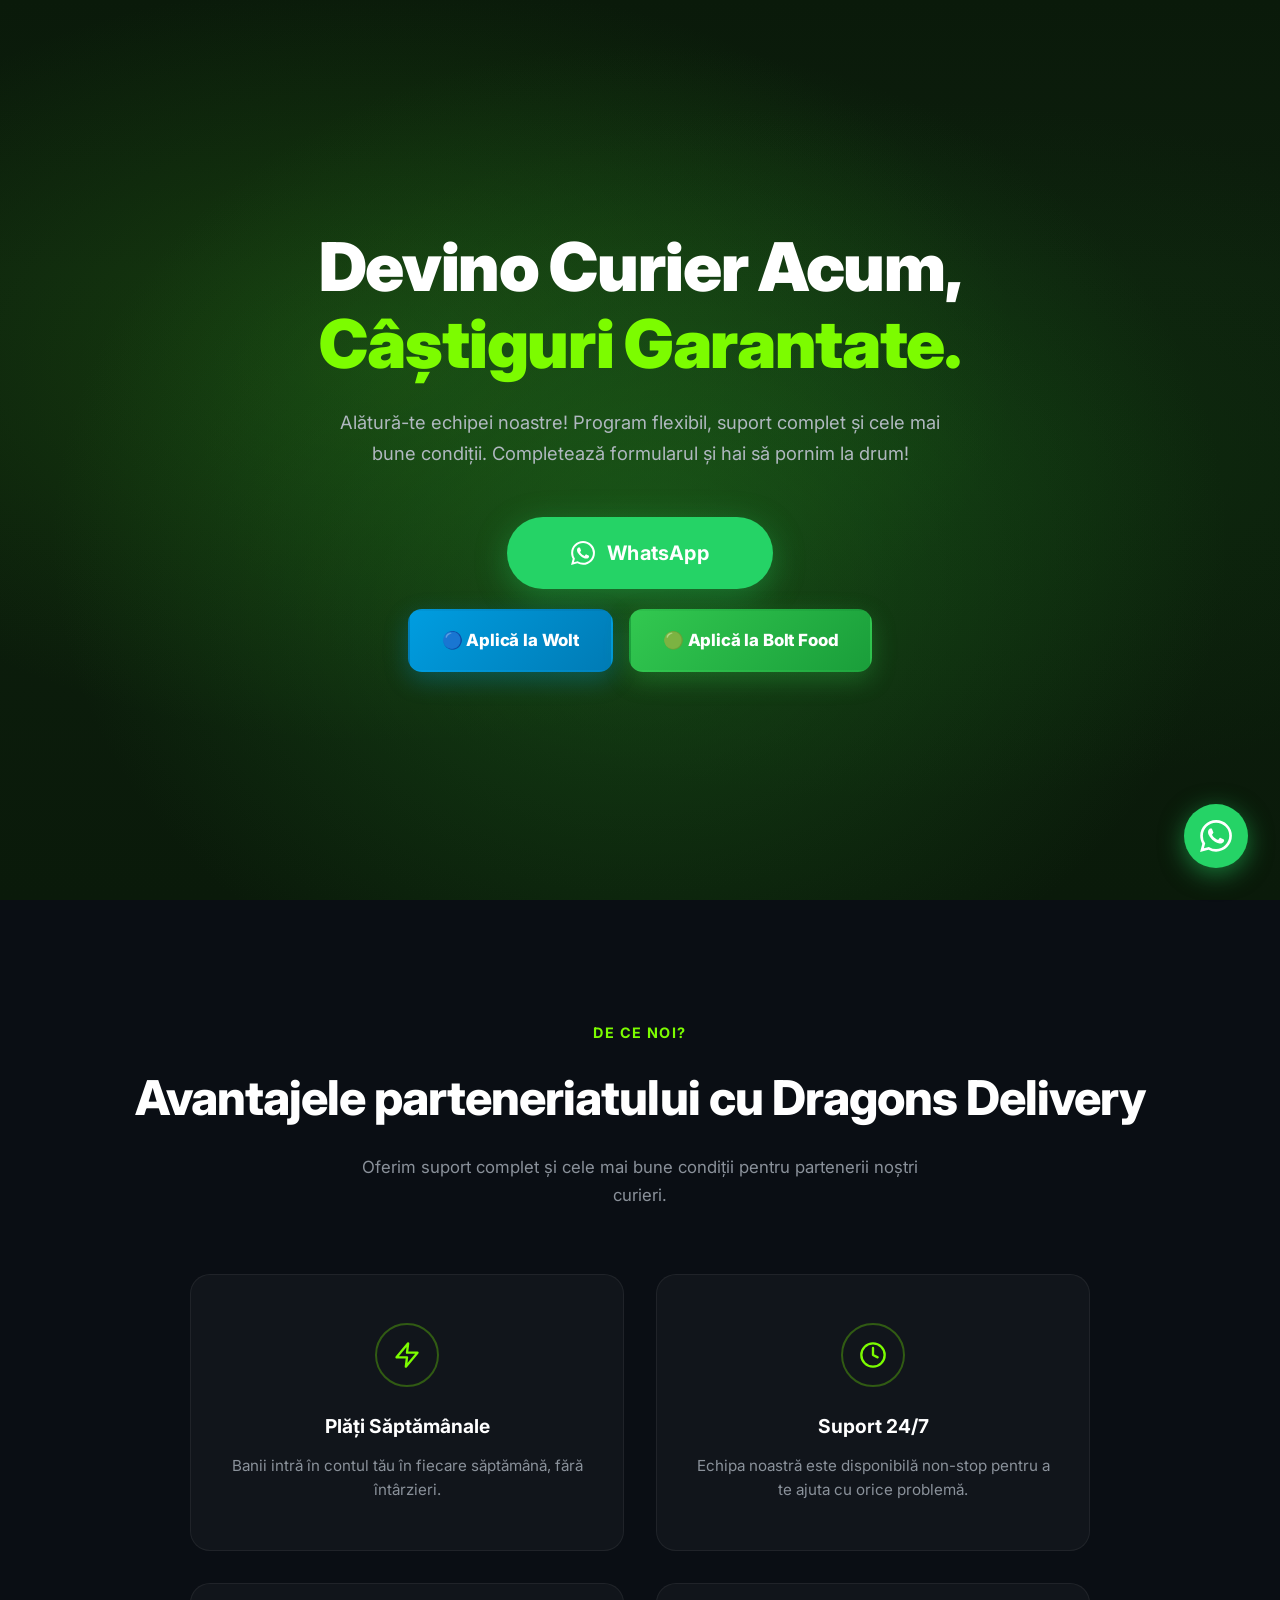
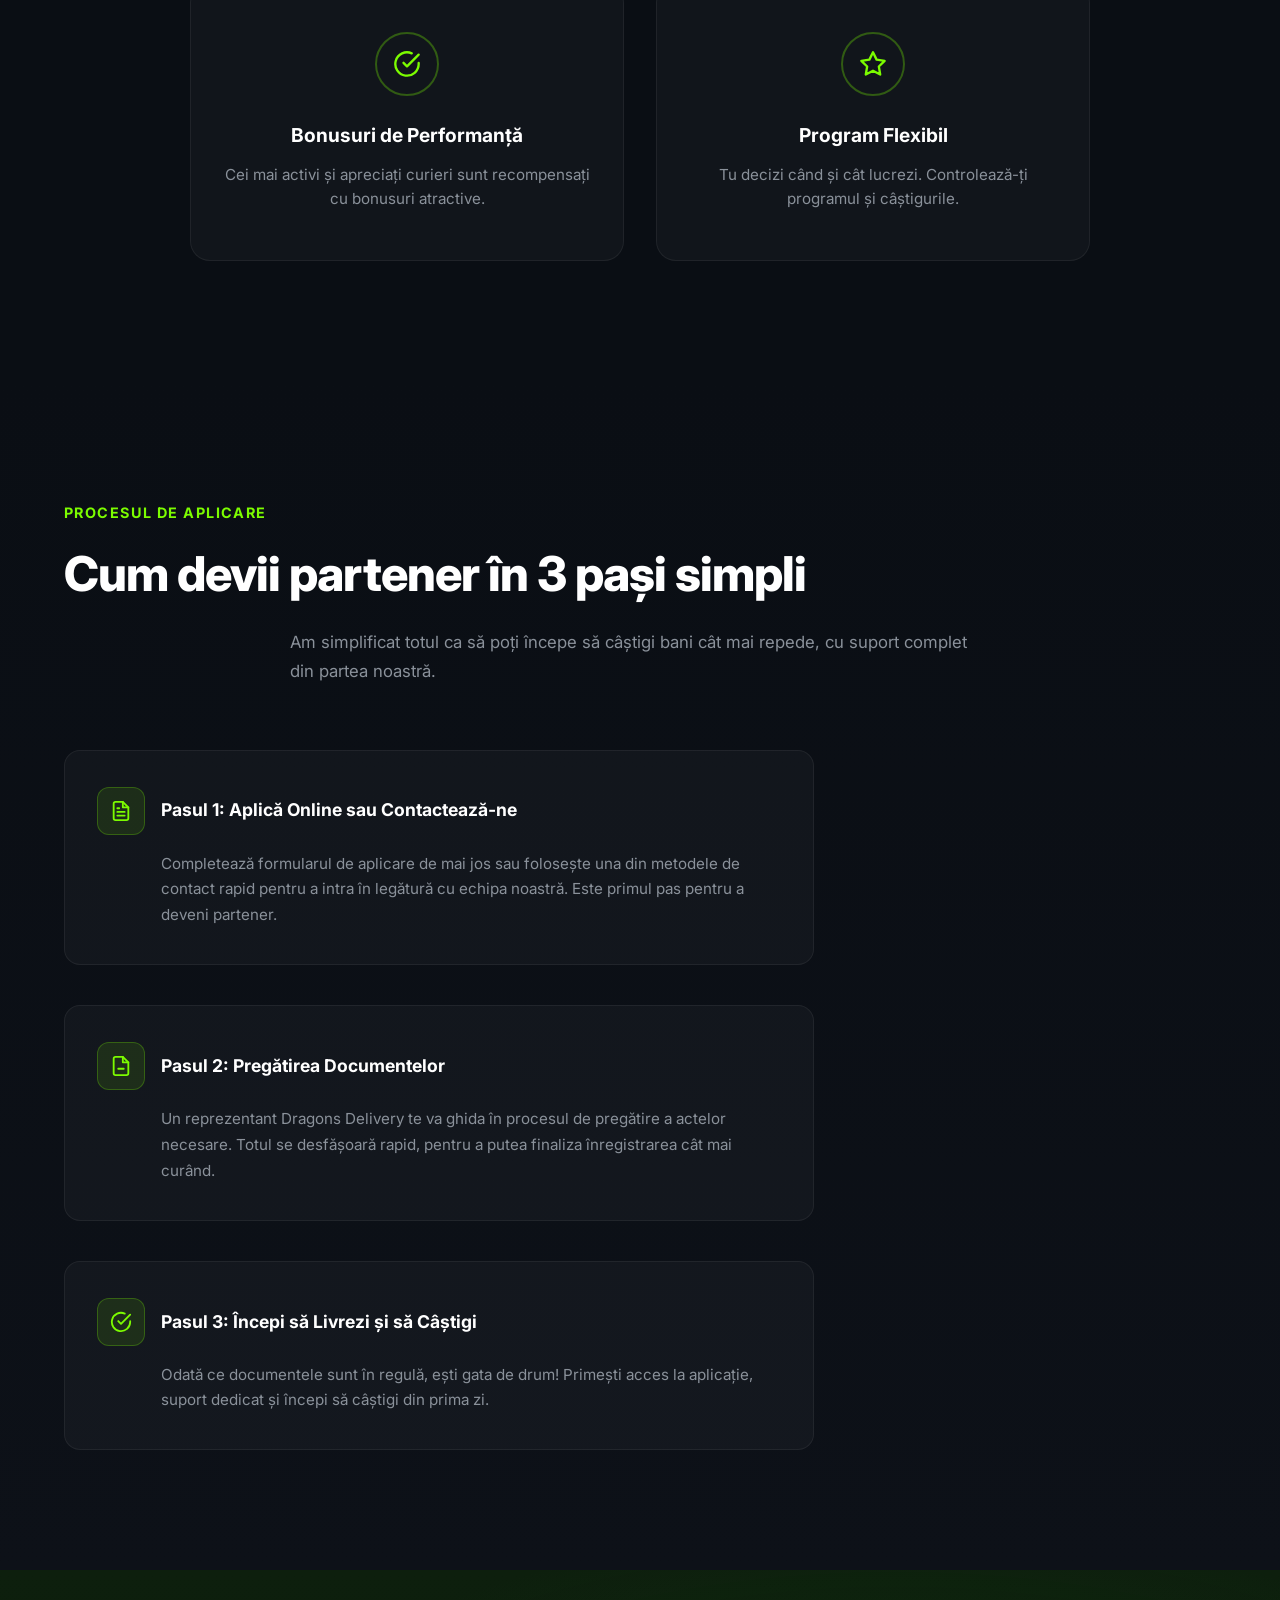
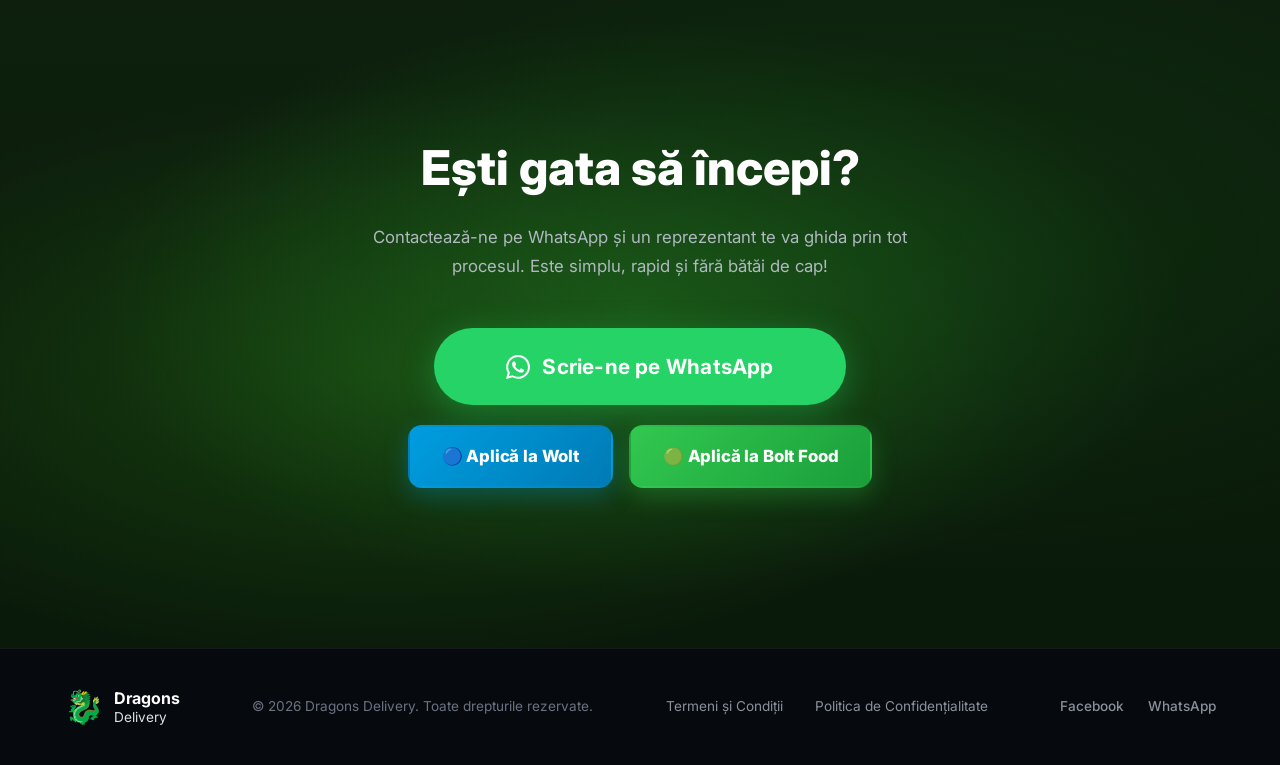
==== index.html @ d6c27b28 "v1 live" ====
<!DOCTYPE html>
<html lang="ro">
<head>
    <meta charset="UTF-8">
    <meta name="viewport" content="width=device-width, initial-scale=1.0">
    <title>Dragons Delivery - Devino Curier</title>
    <meta name="description" content="Devino curier Dragons Delivery. Câștiguri garantate, program flexibil, suport complet. Aplică acum!">
    <link rel="preconnect" href="https://fonts.googleapis.com">
    <link rel="preconnect" href="https://fonts.gstatic.com" crossorigin>
    <link href="https://fonts.googleapis.com/css2?family=Inter:wght@400;500;600;700;800;900&display=swap" rel="stylesheet">
    <link rel="stylesheet" href="style.css">
</head>
<body>

    <!-- HERO SECTION -->
    <section class="hero" id="hero">
        <div class="hero-bg-overlay"></div>
        <div class="hero-content">
            <h1>Devino Curier Acum,<br><span class="highlight">Câștiguri Garantate.</span></h1>
            <p class="hero-subtitle">Alătură-te echipei noastre! Program flexibil, suport complet și cele mai bune condiții. Completează formularul și hai să pornim la drum!</p>
            <a href="https://wa.me/40734192640" target="_blank" rel="noopener noreferrer" class="whatsapp-btn whatsapp-btn-hero">
                <svg class="whatsapp-icon" viewBox="0 0 24 24" fill="currentColor" xmlns="http://www.w3.org/2000/svg">
                    <path d="M17.472 14.382c-.297-.149-1.758-.867-2.03-.967-.273-.099-.471-.148-.67.15-.197.297-.767.966-.94 1.164-.173.199-.347.223-.644.075-.297-.15-1.255-.463-2.39-1.475-.883-.788-1.48-1.761-1.653-2.059-.173-.297-.018-.458.13-.606.134-.133.298-.347.446-.52.149-.174.198-.298.298-.497.099-.198.05-.371-.025-.52-.075-.149-.669-1.612-.916-2.207-.242-.579-.487-.5-.669-.51-.173-.008-.371-.01-.57-.01-.198 0-.52.074-.792.372-.272.297-1.04 1.016-1.04 2.479 0 1.462 1.065 2.875 1.213 3.074.149.198 2.096 3.2 5.077 4.487.709.306 1.262.489 1.694.625.712.227 1.36.195 1.871.118.571-.085 1.758-.719 2.006-1.413.248-.694.248-1.289.173-1.413-.074-.124-.272-.198-.57-.347m-5.421 7.403h-.004a9.87 9.87 0 01-5.031-1.378l-.361-.214-3.741.982.998-3.648-.235-.374a9.86 9.86 0 01-1.51-5.26c.001-5.45 4.436-9.884 9.888-9.884 2.64 0 5.122 1.03 6.988 2.898a9.825 9.825 0 012.893 6.994c-.003 5.45-4.437 9.884-9.885 9.884m8.413-18.297A11.815 11.815 0 0012.05 0C5.495 0 .16 5.335.157 11.892c0 2.096.547 4.142 1.588 5.945L.057 24l6.305-1.654a11.882 11.882 0 005.683 1.448h.005c6.554 0 11.89-5.335 11.893-11.893a11.821 11.821 0 00-3.48-8.413z"/>
                </svg>
                WhatsApp
            </a>
            <div class="platform-buttons">
                <a href="https://wolt-recrutare-curieri.netlify.app" target="_blank" rel="noopener noreferrer" class="platform-btn wolt-btn">
                    🔵 Aplică la Wolt
                </a>
                <a href="https://bolt-recrutare-curieri.netlify.app" target="_blank" rel="noopener noreferrer" class="platform-btn bolt-btn">
                    🟢 Aplică la Bolt Food
                </a>
            </div>
        </div>
    </section>

    <!-- DE CE NOI SECTION -->
    <section class="benefits" id="benefits">
        <div class="container">
            <span class="section-tag">De ce noi?</span>
            <h2>Avantajele parteneriatului cu Dragons Delivery</h2>
            <p class="section-subtitle">Oferim suport complet și cele mai bune condiții pentru partenerii noștri curieri.</p>

            <div class="benefits-grid">
                <div class="benefit-card">
                    <div class="benefit-icon">
                        <svg viewBox="0 0 24 24" fill="none" stroke="currentColor" stroke-width="2" stroke-linecap="round" stroke-linejoin="round">
                            <polygon points="13 2 3 14 12 14 11 22 21 10 12 10 13 2"/>
                        </svg>
                    </div>
                    <h3>Plăți Săptămânale</h3>
                    <p>Banii intră în contul tău în fiecare săptămână, fără întârzieri.</p>
                </div>

                <div class="benefit-card">
                    <div class="benefit-icon">
                        <svg viewBox="0 0 24 24" fill="none" stroke="currentColor" stroke-width="2" stroke-linecap="round" stroke-linejoin="round">
                            <circle cx="12" cy="12" r="10"/>
                            <polyline points="12 6 12 12 16 14"/>
                        </svg>
                    </div>
                    <h3>Suport 24/7</h3>
                    <p>Echipa noastră este disponibilă non-stop pentru a te ajuta cu orice problemă.</p>
                </div>

                <div class="benefit-card">
                    <div class="benefit-icon">
                        <svg viewBox="0 0 24 24" fill="none" stroke="currentColor" stroke-width="2" stroke-linecap="round" stroke-linejoin="round">
                            <path d="M22 11.08V12a10 10 0 1 1-5.93-9.14"/>
                            <polyline points="22 4 12 14.01 9 11.01"/>
                        </svg>
                    </div>
                    <h3>Bonusuri de Performanță</h3>
                    <p>Cei mai activi și apreciați curieri sunt recompensați cu bonusuri atractive.</p>
                </div>

                <div class="benefit-card">
                    <div class="benefit-icon">
                        <svg viewBox="0 0 24 24" fill="none" stroke="currentColor" stroke-width="2" stroke-linecap="round" stroke-linejoin="round">
                            <polygon points="12 2 15.09 8.26 22 9.27 17 14.14 18.18 21.02 12 17.77 5.82 21.02 7 14.14 2 9.27 8.91 8.26 12 2"/>
                        </svg>
                    </div>
                    <h3>Program Flexibil</h3>
                    <p>Tu decizi când și cât lucrezi. Controlează-ți programul și câștigurile.</p>
                </div>
            </div>
        </div>
    </section>

    <!-- PROCESUL DE APLICARE -->
    <section class="process" id="process">
        <div class="container">
            <span class="section-tag">Procesul de aplicare</span>
            <h2>Cum devii partener în 3 pași simpli</h2>
            <p class="section-subtitle">Am simplificat totul ca să poți începe să câștigi bani cât mai repede, cu suport complet din partea noastră.</p>

            <div class="steps">
                <div class="step">
                    <div class="step-header">
                        <div class="step-icon">
                            <svg viewBox="0 0 24 24" fill="none" stroke="currentColor" stroke-width="2" stroke-linecap="round" stroke-linejoin="round">
                                <path d="M14 2H6a2 2 0 0 0-2 2v16a2 2 0 0 0 2 2h12a2 2 0 0 0 2-2V8z"/>
                                <polyline points="14 2 14 8 20 8"/>
                                <line x1="16" y1="13" x2="8" y2="13"/>
                                <line x1="16" y1="17" x2="8" y2="17"/>
                                <polyline points="10 9 9 9 8 9"/>
                            </svg>
                        </div>
                        <h3>Pasul 1: Aplică Online sau Contactează-ne</h3>
                    </div>
                    <p>Completează formularul de aplicare de mai jos sau folosește una din metodele de contact rapid pentru a intra în legătură cu echipa noastră. Este primul pas pentru a deveni partener.</p>
                </div>

                <div class="step">
                    <div class="step-header">
                        <div class="step-icon">
                            <svg viewBox="0 0 24 24" fill="none" stroke="currentColor" stroke-width="2" stroke-linecap="round" stroke-linejoin="round">
                                <path d="M14 2H6a2 2 0 0 0-2 2v16a2 2 0 0 0 2 2h12a2 2 0 0 0 2-2V8z"/>
                                <polyline points="14 2 14 8 20 8"/>
                                <line x1="9" y1="15" x2="15" y2="15"/>
                            </svg>
                        </div>
                        <h3>Pasul 2: Pregătirea Documentelor</h3>
                    </div>
                    <p>Un reprezentant Dragons Delivery te va ghida în procesul de pregătire a actelor necesare. Totul se desfășoară rapid, pentru a putea finaliza înregistrarea cât mai curând.</p>
                </div>

                <div class="step">
                    <div class="step-header">
                        <div class="step-icon">
                            <svg viewBox="0 0 24 24" fill="none" stroke="currentColor" stroke-width="2" stroke-linecap="round" stroke-linejoin="round">
                                <path d="M22 11.08V12a10 10 0 1 1-5.93-9.14"/>
                                <polyline points="22 4 12 14.01 9 11.01"/>
                            </svg>
                        </div>
                        <h3>Pasul 3: Începi să Livrezi și să Câștigi</h3>
                    </div>
                    <p>Odată ce documentele sunt în regulă, ești gata de drum! Primești acces la aplicație, suport dedicat și începi să câștigi din prima zi.</p>
                </div>
            </div>
        </div>
    </section>

    <!-- CTA FINAL SECTION -->
    <section class="cta-final" id="contact">
        <div class="cta-bg-overlay"></div>
        <div class="cta-content">
            <h2>Ești gata să începi?</h2>
            <p>Contactează-ne pe WhatsApp și un reprezentant te va ghida prin tot procesul. Este simplu, rapid și fără bătăi de cap!</p>
            <a href="https://wa.me/40734192640" target="_blank" rel="noopener noreferrer" class="whatsapp-btn whatsapp-btn-cta">
                <svg class="whatsapp-icon" viewBox="0 0 24 24" fill="currentColor" xmlns="http://www.w3.org/2000/svg">
                    <path d="M17.472 14.382c-.297-.149-1.758-.867-2.03-.967-.273-.099-.471-.148-.67.15-.197.297-.767.966-.94 1.164-.173.199-.347.223-.644.075-.297-.15-1.255-.463-2.39-1.475-.883-.788-1.48-1.761-1.653-2.059-.173-.297-.018-.458.13-.606.134-.133.298-.347.446-.52.149-.174.198-.298.298-.497.099-.198.05-.371-.025-.52-.075-.149-.669-1.612-.916-2.207-.242-.579-.487-.5-.669-.51-.173-.008-.371-.01-.57-.01-.198 0-.52.074-.792.372-.272.297-1.04 1.016-1.04 2.479 0 1.462 1.065 2.875 1.213 3.074.149.198 2.096 3.2 5.077 4.487.709.306 1.262.489 1.694.625.712.227 1.36.195 1.871.118.571-.085 1.758-.719 2.006-1.413.248-.694.248-1.289.173-1.413-.074-.124-.272-.198-.57-.347m-5.421 7.403h-.004a9.87 9.87 0 01-5.031-1.378l-.361-.214-3.741.982.998-3.648-.235-.374a9.86 9.86 0 01-1.51-5.26c.001-5.45 4.436-9.884 9.888-9.884 2.64 0 5.122 1.03 6.988 2.898a9.825 9.825 0 012.893 6.994c-.003 5.45-4.437 9.884-9.885 9.884m8.413-18.297A11.815 11.815 0 0012.05 0C5.495 0 .16 5.335.157 11.892c0 2.096.547 4.142 1.588 5.945L.057 24l6.305-1.654a11.882 11.882 0 005.683 1.448h.005c6.554 0 11.89-5.335 11.893-11.893a11.821 11.821 0 00-3.48-8.413z"/>
                </svg>
                Scrie-ne pe WhatsApp
            </a>
            <div class="platform-buttons">
                <a href="https://wolt-recrutare-curieri.netlify.app" target="_blank" rel="noopener noreferrer" class="platform-btn wolt-btn">
                    🔵 Aplică la Wolt
                </a>
                <a href="https://bolt-recrutare-curieri.netlify.app" target="_blank" rel="noopener noreferrer" class="platform-btn bolt-btn">
                    🟢 Aplică la Bolt Food
                </a>
            </div>
        </div>
    </section>

    <!-- FOOTER -->
    <footer class="footer">
        <div class="container footer-inner">
            <div class="footer-brand">
                <div class="footer-logo">
                    <span class="logo-icon">🐉</span>
                    <span class="logo-text"><strong>Dragons</strong><br>Delivery</span>
                </div>
            </div>
            <div class="footer-copy">
                <p>© 2026 Dragons Delivery. Toate drepturile rezervate.</p>
            </div>
            <div class="footer-links">
                <a href="#">Termeni și Condiții</a>
                <a href="#">Politica de Confidențialitate</a>
            </div>
            <div class="footer-social">
                <a href="#" target="_blank" rel="noopener noreferrer">Facebook</a>
                <a href="https://wa.me/40734192640" target="_blank" rel="noopener noreferrer">WhatsApp</a>
            </div>
        </div>
    </footer>

    <!-- FLOATING WHATSAPP BUTTON -->
    <a href="https://wa.me/40734192640" target="_blank" rel="noopener noreferrer" class="whatsapp-floating" aria-label="Contactează-ne pe WhatsApp">
        <svg viewBox="0 0 24 24" fill="currentColor" xmlns="http://www.w3.org/2000/svg">
            <path d="M17.472 14.382c-.297-.149-1.758-.867-2.03-.967-.273-.099-.471-.148-.67.15-.197.297-.767.966-.94 1.164-.173.199-.347.223-.644.075-.297-.15-1.255-.463-2.39-1.475-.883-.788-1.48-1.761-1.653-2.059-.173-.297-.018-.458.13-.606.134-.133.298-.347.446-.52.149-.174.198-.298.298-.497.099-.198.05-.371-.025-.52-.075-.149-.669-1.612-.916-2.207-.242-.579-.487-.5-.669-.51-.173-.008-.371-.01-.57-.01-.198 0-.52.074-.792.372-.272.297-1.04 1.016-1.04 2.479 0 1.462 1.065 2.875 1.213 3.074.149.198 2.096 3.2 5.077 4.487.709.306 1.262.489 1.694.625.712.227 1.36.195 1.871.118.571-.085 1.758-.719 2.006-1.413.248-.694.248-1.289.173-1.413-.074-.124-.272-.198-.57-.347m-5.421 7.403h-.004a9.87 9.87 0 01-5.031-1.378l-.361-.214-3.741.982.998-3.648-.235-.374a9.86 9.86 0 01-1.51-5.26c.001-5.45 4.436-9.884 9.888-9.884 2.64 0 5.122 1.03 6.988 2.898a9.825 9.825 0 012.893 6.994c-.003 5.45-4.437 9.884-9.885 9.884m8.413-18.297A11.815 11.815 0 0012.05 0C5.495 0 .16 5.335.157 11.892c0 2.096.547 4.142 1.588 5.945L.057 24l6.305-1.654a11.882 11.882 0 005.683 1.448h.005c6.554 0 11.89-5.335 11.893-11.893a11.821 11.821 0 00-3.48-8.413z"/>
        </svg>
    </a>

    <script src="script.js"></script>
</body>
</html>
---- style.css ----
/* ===== RESET & BASE ===== */
*,
*::before,
*::after {
    margin: 0;
    padding: 0;
    box-sizing: border-box;
}

html {
    scroll-behavior: smooth;
}

body {
    font-family: 'Inter', -apple-system, BlinkMacSystemFont, sans-serif;
    background: #0a0e14;
    color: #e0e0e0;
    line-height: 1.6;
    overflow-x: hidden;
}

a {
    text-decoration: none;
    color: inherit;
}

img {
    max-width: 100%;
    display: block;
}

.container {
    max-width: 1200px;
    margin: 0 auto;
    padding: 0 24px;
}

/* ===== HERO SECTION ===== */
.hero {
    position: relative;
    min-height: 100vh;
    display: flex;
    align-items: center;
    justify-content: center;
    text-align: center;
    overflow: hidden;
}

.hero-bg-overlay {
    position: absolute;
    inset: 0;
    background: 
        radial-gradient(ellipse at 50% 60%, rgba(34, 120, 34, 0.45) 0%, transparent 65%),
        radial-gradient(ellipse at 30% 40%, rgba(45, 140, 20, 0.3) 0%, transparent 50%),
        radial-gradient(ellipse at 70% 50%, rgba(20, 90, 20, 0.25) 0%, transparent 55%),
        linear-gradient(180deg, #0a1a0a 0%, #0d1f0d 30%, #0a1a0a 100%);
    z-index: 0;
}

.hero-content {
    position: relative;
    z-index: 1;
    max-width: 800px;
    padding: 40px 24px;
}

.hero-content h1 {
    font-size: clamp(2.5rem, 6vw, 4.2rem);
    font-weight: 900;
    line-height: 1.15;
    margin-bottom: 24px;
    color: #ffffff;
    letter-spacing: -0.02em;
}

.hero-content h1 .highlight {
    color: #7cfc00;
    display: block;
}

.hero-subtitle {
    font-size: clamp(1rem, 2vw, 1.15rem);
    color: #b0b8c0;
    max-width: 600px;
    margin: 0 auto 48px;
    line-height: 1.7;
}

/* ===== WHATSAPP BUTTONS ===== */
.whatsapp-btn {
    display: inline-flex;
    align-items: center;
    justify-content: center;
    gap: 12px;
    padding: 20px 64px;
    background: #25D366;
    color: #fff;
    font-size: 1.25rem;
    font-weight: 700;
    border-radius: 60px;
    transition: all 0.3s cubic-bezier(0.4, 0, 0.2, 1);
    box-shadow: 0 8px 32px rgba(37, 211, 102, 0.35);
    cursor: pointer;
    border: none;
    letter-spacing: 0.01em;
}

.whatsapp-btn:hover {
    background: #20bd5a;
    transform: translateY(-3px) scale(1.03);
    box-shadow: 0 12px 48px rgba(37, 211, 102, 0.5);
}

.whatsapp-btn:active {
    transform: translateY(-1px) scale(1.01);
}

.whatsapp-icon {
    width: 24px;
    height: 24px;
}

/* ===== BENEFITS SECTION ===== */
.benefits {
    padding: 120px 0;
    background: #0a0e14;
    text-align: center;
}

.section-tag {
    display: inline-block;
    font-size: 0.9rem;
    font-weight: 700;
    color: #7cfc00;
    text-transform: uppercase;
    letter-spacing: 0.1em;
    margin-bottom: 16px;
}

.benefits h2,
.process h2 {
    font-size: clamp(2rem, 4vw, 3rem);
    font-weight: 800;
    color: #ffffff;
    margin-bottom: 16px;
    letter-spacing: -0.02em;
}

.section-subtitle {
    font-size: 1.05rem;
    color: #8a919a;
    max-width: 600px;
    margin: 0 auto 64px;
    line-height: 1.7;
}

.benefits-grid {
    display: grid;
    grid-template-columns: repeat(2, 1fr);
    gap: 32px;
    max-width: 900px;
    margin: 0 auto;
}

.benefit-card {
    background: rgba(255, 255, 255, 0.03);
    border: 1px solid rgba(255, 255, 255, 0.06);
    border-radius: 20px;
    padding: 48px 32px;
    transition: all 0.35s ease;
}

.benefit-card:hover {
    background: rgba(255, 255, 255, 0.06);
    border-color: rgba(124, 252, 0, 0.15);
    transform: translateY(-4px);
}

.benefit-icon {
    width: 64px;
    height: 64px;
    border-radius: 50%;
    border: 2px solid rgba(124, 252, 0, 0.3);
    display: flex;
    align-items: center;
    justify-content: center;
    margin: 0 auto 24px;
    color: #7cfc00;
    transition: all 0.3s ease;
}

.benefit-card:hover .benefit-icon {
    border-color: #7cfc00;
    box-shadow: 0 0 20px rgba(124, 252, 0, 0.15);
}

.benefit-icon svg {
    width: 28px;
    height: 28px;
}

.benefit-card h3 {
    font-size: 1.2rem;
    font-weight: 700;
    color: #ffffff;
    margin-bottom: 12px;
}

.benefit-card p {
    font-size: 0.95rem;
    color: #8a919a;
    line-height: 1.6;
}

/* ===== PROCESS SECTION ===== */
.process {
    padding: 120px 0;
    background: linear-gradient(180deg, #0a0e14 0%, #0d1118 100%);
}

.process .section-tag {
    display: block;
    margin-bottom: 12px;
}

.process h2 {
    margin-bottom: 16px;
}

.process .section-subtitle {
    margin-bottom: 64px;
    text-align: left;
    max-width: 700px;
}

.steps {
    display: flex;
    flex-direction: column;
    gap: 40px;
    max-width: 750px;
}

.step {
    background: rgba(255, 255, 255, 0.03);
    border: 1px solid rgba(255, 255, 255, 0.06);
    border-radius: 16px;
    padding: 36px 32px;
    transition: all 0.35s ease;
}

.step:hover {
    background: rgba(255, 255, 255, 0.05);
    border-color: rgba(124, 252, 0, 0.15);
}

.step-header {
    display: flex;
    align-items: center;
    gap: 16px;
    margin-bottom: 16px;
}

.step-icon {
    width: 48px;
    height: 48px;
    min-width: 48px;
    border-radius: 12px;
    background: rgba(124, 252, 0, 0.1);
    border: 1px solid rgba(124, 252, 0, 0.25);
    display: flex;
    align-items: center;
    justify-content: center;
    color: #7cfc00;
}

.step-icon svg {
    width: 22px;
    height: 22px;
}

.step h3 {
    font-size: 1.1rem;
    font-weight: 700;
    color: #ffffff;
}

.step p {
    font-size: 0.95rem;
    color: #8a919a;
    line-height: 1.7;
    padding-left: 64px;
}

/* ===== CTA FINAL SECTION ===== */
.cta-final {
    position: relative;
    padding: 160px 24px;
    text-align: center;
    overflow: hidden;
}

.cta-bg-overlay {
    position: absolute;
    inset: 0;
    background: 
        radial-gradient(ellipse at 50% 50%, rgba(34, 120, 34, 0.5) 0%, transparent 60%),
        radial-gradient(ellipse at 30% 60%, rgba(45, 140, 20, 0.3) 0%, transparent 50%),
        radial-gradient(ellipse at 70% 40%, rgba(20, 90, 20, 0.25) 0%, transparent 55%),
        linear-gradient(180deg, #0d1f0d 0%, #0a1a0a 100%);
    z-index: 0;
}

.cta-content {
    position: relative;
    z-index: 1;
}

.cta-final h2 {
    font-size: clamp(2rem, 4vw, 3rem);
    font-weight: 800;
    color: #ffffff;
    margin-bottom: 16px;
}

.cta-final p {
    font-size: 1.05rem;
    color: #b0b8c0;
    max-width: 550px;
    margin: 0 auto 48px;
    line-height: 1.7;
}

.whatsapp-btn-cta {
    padding: 22px 72px;
    font-size: 1.3rem;
}

/* ===== FOOTER ===== */
.footer {
    background: #060a0f;
    border-top: 1px solid rgba(255, 255, 255, 0.06);
    padding: 32px 0;
}

.footer-inner {
    display: flex;
    align-items: center;
    justify-content: space-between;
    flex-wrap: wrap;
    gap: 24px;
}

.footer-brand {
    display: flex;
    align-items: center;
}

.footer-logo {
    display: flex;
    align-items: center;
    gap: 10px;
}

.logo-icon {
    font-size: 2rem;
}

.logo-text {
    font-size: 0.85rem;
    color: #e0e0e0;
    line-height: 1.3;
}

.logo-text strong {
    font-size: 1rem;
    color: #ffffff;
}

.footer-copy p {
    font-size: 0.85rem;
    color: #6b7280;
}

.footer-links {
    display: flex;
    gap: 32px;
}

.footer-links a {
    font-size: 0.85rem;
    color: #8a919a;
    transition: color 0.2s;
}

.footer-links a:hover {
    color: #7cfc00;
}

.footer-social {
    display: flex;
    gap: 24px;
}

.footer-social a {
    font-size: 0.85rem;
    color: #8a919a;
    transition: color 0.2s;
    font-weight: 500;
}

.footer-social a:hover {
    color: #7cfc00;
}

/* ===== FLOATING WHATSAPP ===== */
.whatsapp-floating {
    position: fixed;
    bottom: 32px;
    right: 32px;
    width: 64px;
    height: 64px;
    background: #25D366;
    border-radius: 50%;
    display: flex;
    align-items: center;
    justify-content: center;
    color: #fff;
    box-shadow: 0 6px 24px rgba(37, 211, 102, 0.5);
    transition: all 0.3s ease;
    z-index: 1000;
    animation: pulse-glow 2s ease-in-out infinite;
}

.whatsapp-floating:hover {
    transform: scale(1.12);
    box-shadow: 0 8px 36px rgba(37, 211, 102, 0.65);
}

.whatsapp-floating svg {
    width: 32px;
    height: 32px;
}

@keyframes pulse-glow {
    0%, 100% {
        box-shadow: 0 6px 24px rgba(37, 211, 102, 0.4);
    }
    50% {
        box-shadow: 0 6px 36px rgba(37, 211, 102, 0.65);
    }
}

/* ===== ANIMATIONS ===== */
.fade-up {
    opacity: 0;
    transform: translateY(30px);
    transition: opacity 0.7s ease, transform 0.7s ease;
}

.fade-up.visible {
    opacity: 1;
    transform: translateY(0);
}

/* ===== RESPONSIVE ===== */
@media (max-width: 768px) {
    .benefits-grid {
        grid-template-columns: 1fr;
        gap: 20px;
    }

    .benefit-card {
        padding: 36px 24px;
    }

    .hero-content h1 {
        font-size: 2.2rem;
    }

    .whatsapp-btn {
        padding: 18px 48px;
        font-size: 1.1rem;
    }

    .whatsapp-btn-cta {
        padding: 18px 48px;
        font-size: 1.1rem;
    }

    .step p {
        padding-left: 0;
    }

    .footer-inner {
        flex-direction: column;
        text-align: center;
        gap: 16px;
    }

    .footer-links,
    .footer-social {
        justify-content: center;
    }

    .cta-final {
        padding: 100px 24px;
    }

    .whatsapp-floating {
        bottom: 20px;
        right: 20px;
        width: 56px;
        height: 56px;
    }

    .whatsapp-floating svg {
        width: 28px;
        height: 28px;
    }
}

@media (max-width: 480px) {
    .hero-content h1 {
        font-size: 1.8rem;
    }

    .benefits h2,
    .process h2,
    .cta-final h2 {
        font-size: 1.6rem;
    }

    .whatsapp-btn {
        padding: 16px 40px;
        font-size: 1rem;
    }
}

/* ===== PLATFORM BUTTONS (Wolt & Bolt) ===== */
.platform-buttons {
    display: flex;
    gap: 16px;
    margin-top: 20px;
    flex-wrap: wrap;
    justify-content: center;
}

.platform-btn {
    display: inline-flex;
    align-items: center;
    gap: 8px;
    padding: 16px 32px;
    border-radius: 14px;
    font-weight: 800;
    font-size: 1.05rem;
    letter-spacing: -0.01em;
    transition: all 0.35s cubic-bezier(0.23, 1, 0.32, 1);
    text-decoration: none;
    border: 2px solid transparent;
}

.wolt-btn {
    background: linear-gradient(135deg, #009DE0, #007bb5);
    color: #ffffff;
    box-shadow: 0 8px 24px rgba(0, 157, 224, 0.3);
}

.wolt-btn:hover {
    transform: translateY(-4px) scale(1.03);
    box-shadow: 0 16px 40px rgba(0, 157, 224, 0.45);
}

.bolt-btn {
    background: linear-gradient(135deg, #32C850, #1a9e3a);
    color: #ffffff;
    box-shadow: 0 8px 24px rgba(50, 200, 80, 0.3);
}

.bolt-btn:hover {
    transform: translateY(-4px) scale(1.03);
    box-shadow: 0 16px 40px rgba(50, 200, 80, 0.45);
}

@media (max-width: 600px) {
    .platform-buttons {
        flex-direction: column;
        align-items: stretch;
    }

    .platform-btn {
        justify-content: center;
        padding: 14px 24px;
        font-size: 0.95rem;
    }
}
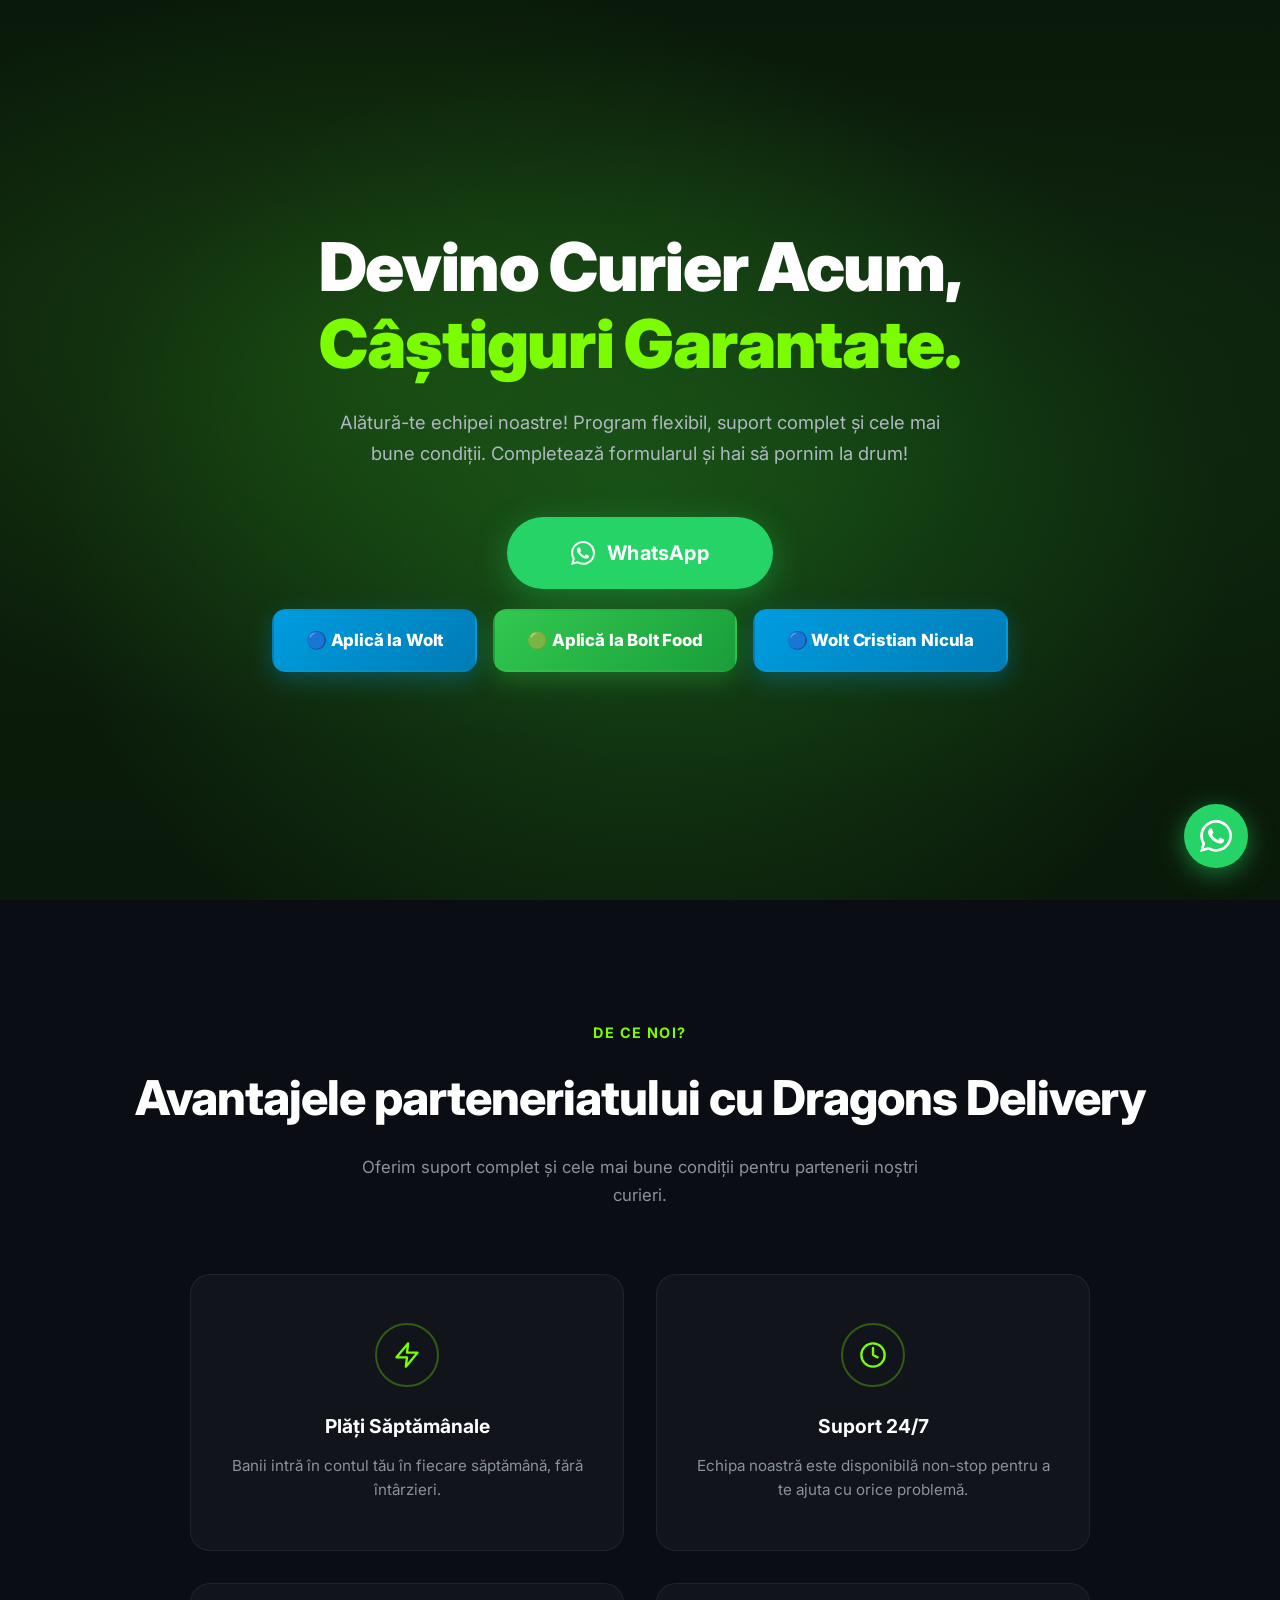
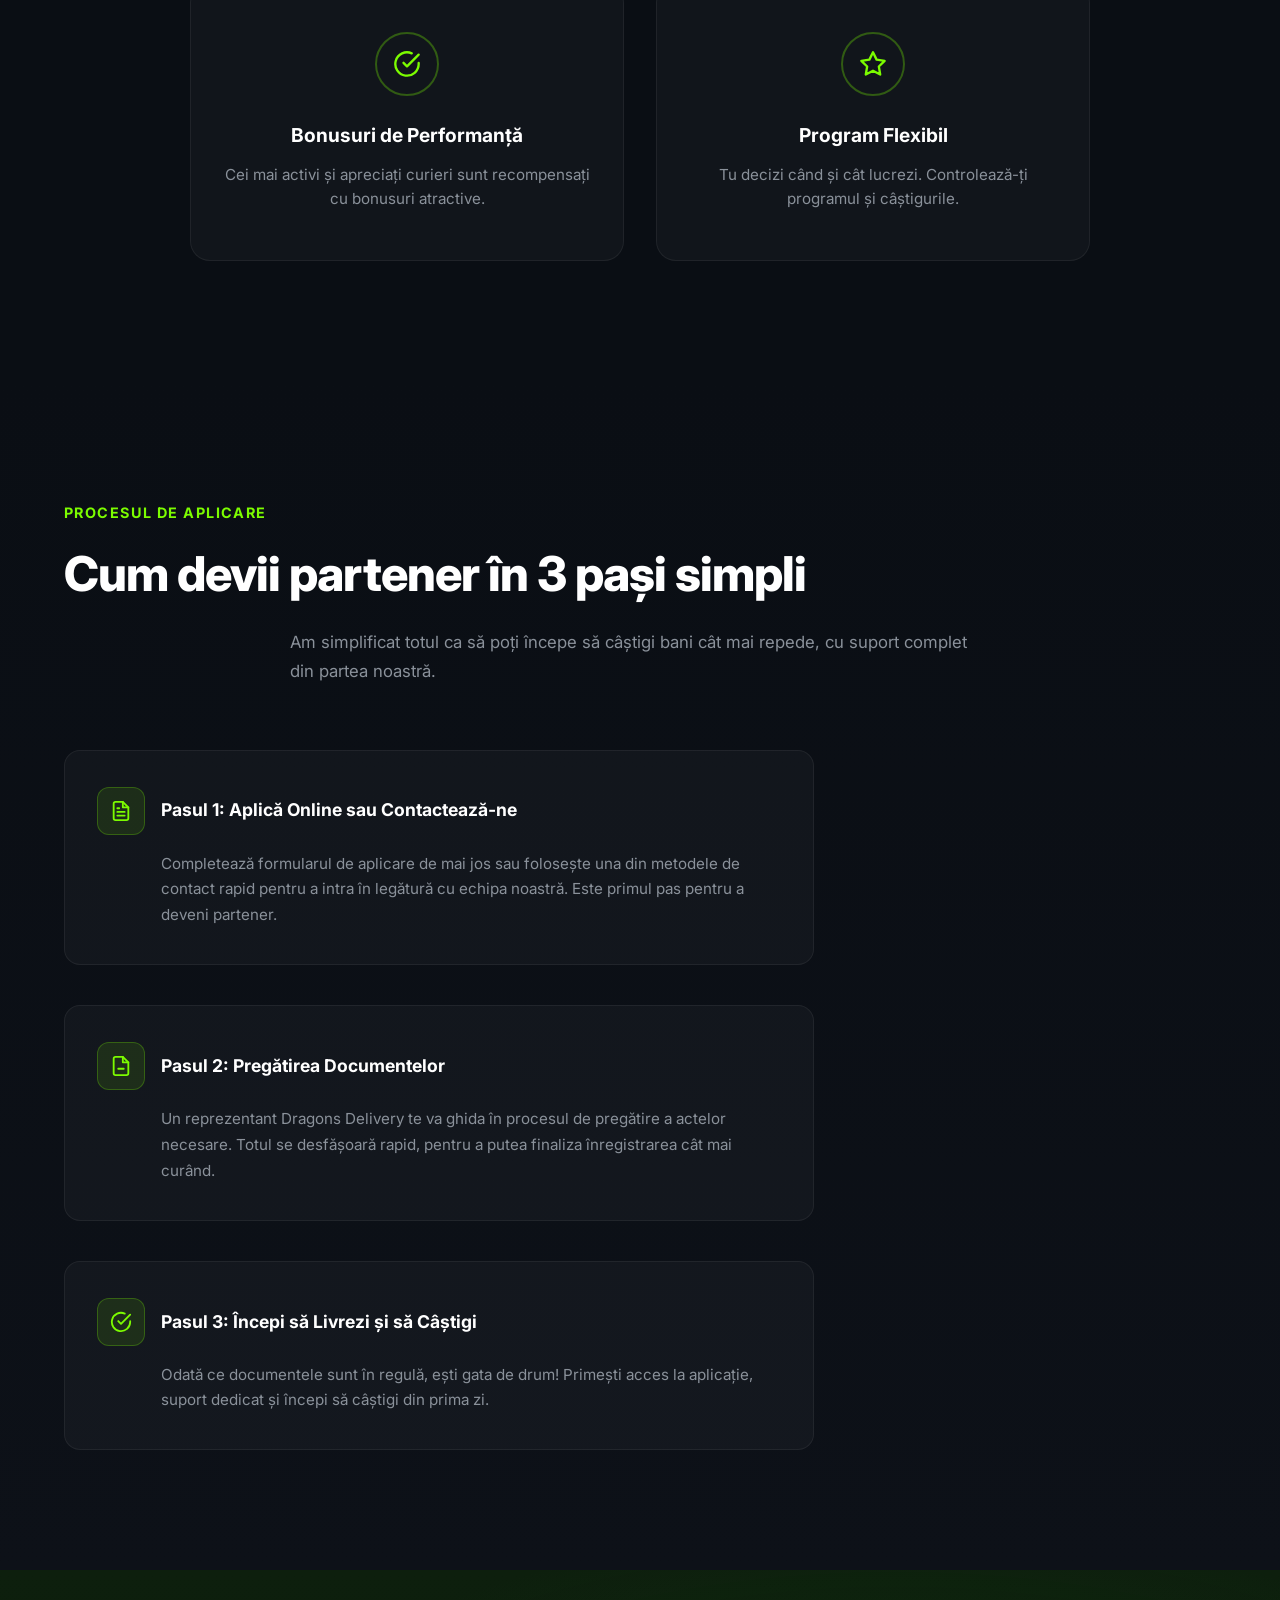
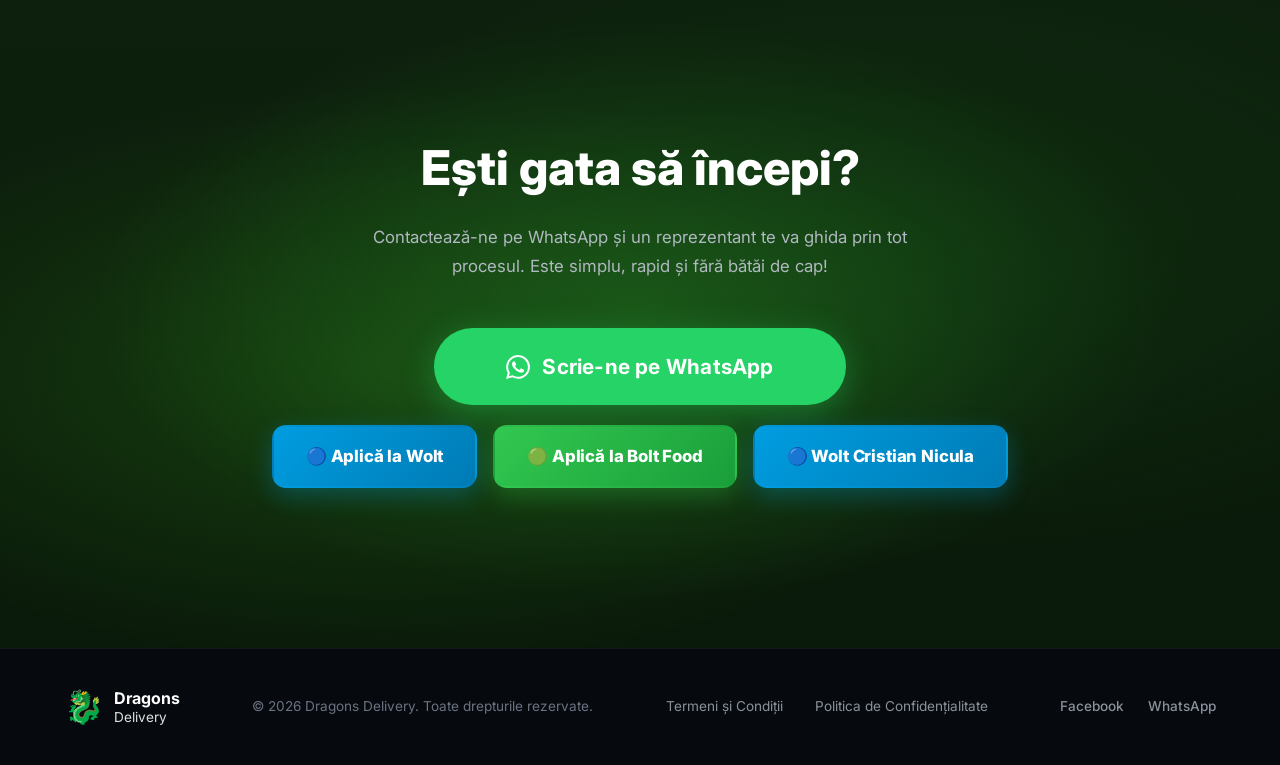
==== commit 9b875ef5: "add wolt-cristian landing page with new whatsapp number +40720328559" ====
--- a/index.html
+++ b/index.html
@@ -31,6 +31,9 @@
                 <a href="https://bolt-recrutare-curieri.netlify.app" target="_blank" rel="noopener noreferrer" class="platform-btn bolt-btn">
                     🟢 Aplică la Bolt Food
                 </a>
+                <a href="wolt-cristian/index.html" target="_blank" rel="noopener noreferrer" class="platform-btn wolt-btn">
+                    🔵 Wolt Cristian Nicula
+                </a>
             </div>
         </div>
     </section>
@@ -161,6 +164,9 @@
                 <a href="https://bolt-recrutare-curieri.netlify.app" target="_blank" rel="noopener noreferrer" class="platform-btn bolt-btn">
                     🟢 Aplică la Bolt Food
                 </a>
+                <a href="wolt-cristian/index.html" target="_blank" rel="noopener noreferrer" class="platform-btn wolt-btn">
+                    🔵 Wolt Cristian Nicula
+                </a>
             </div>
         </div>
     </section>
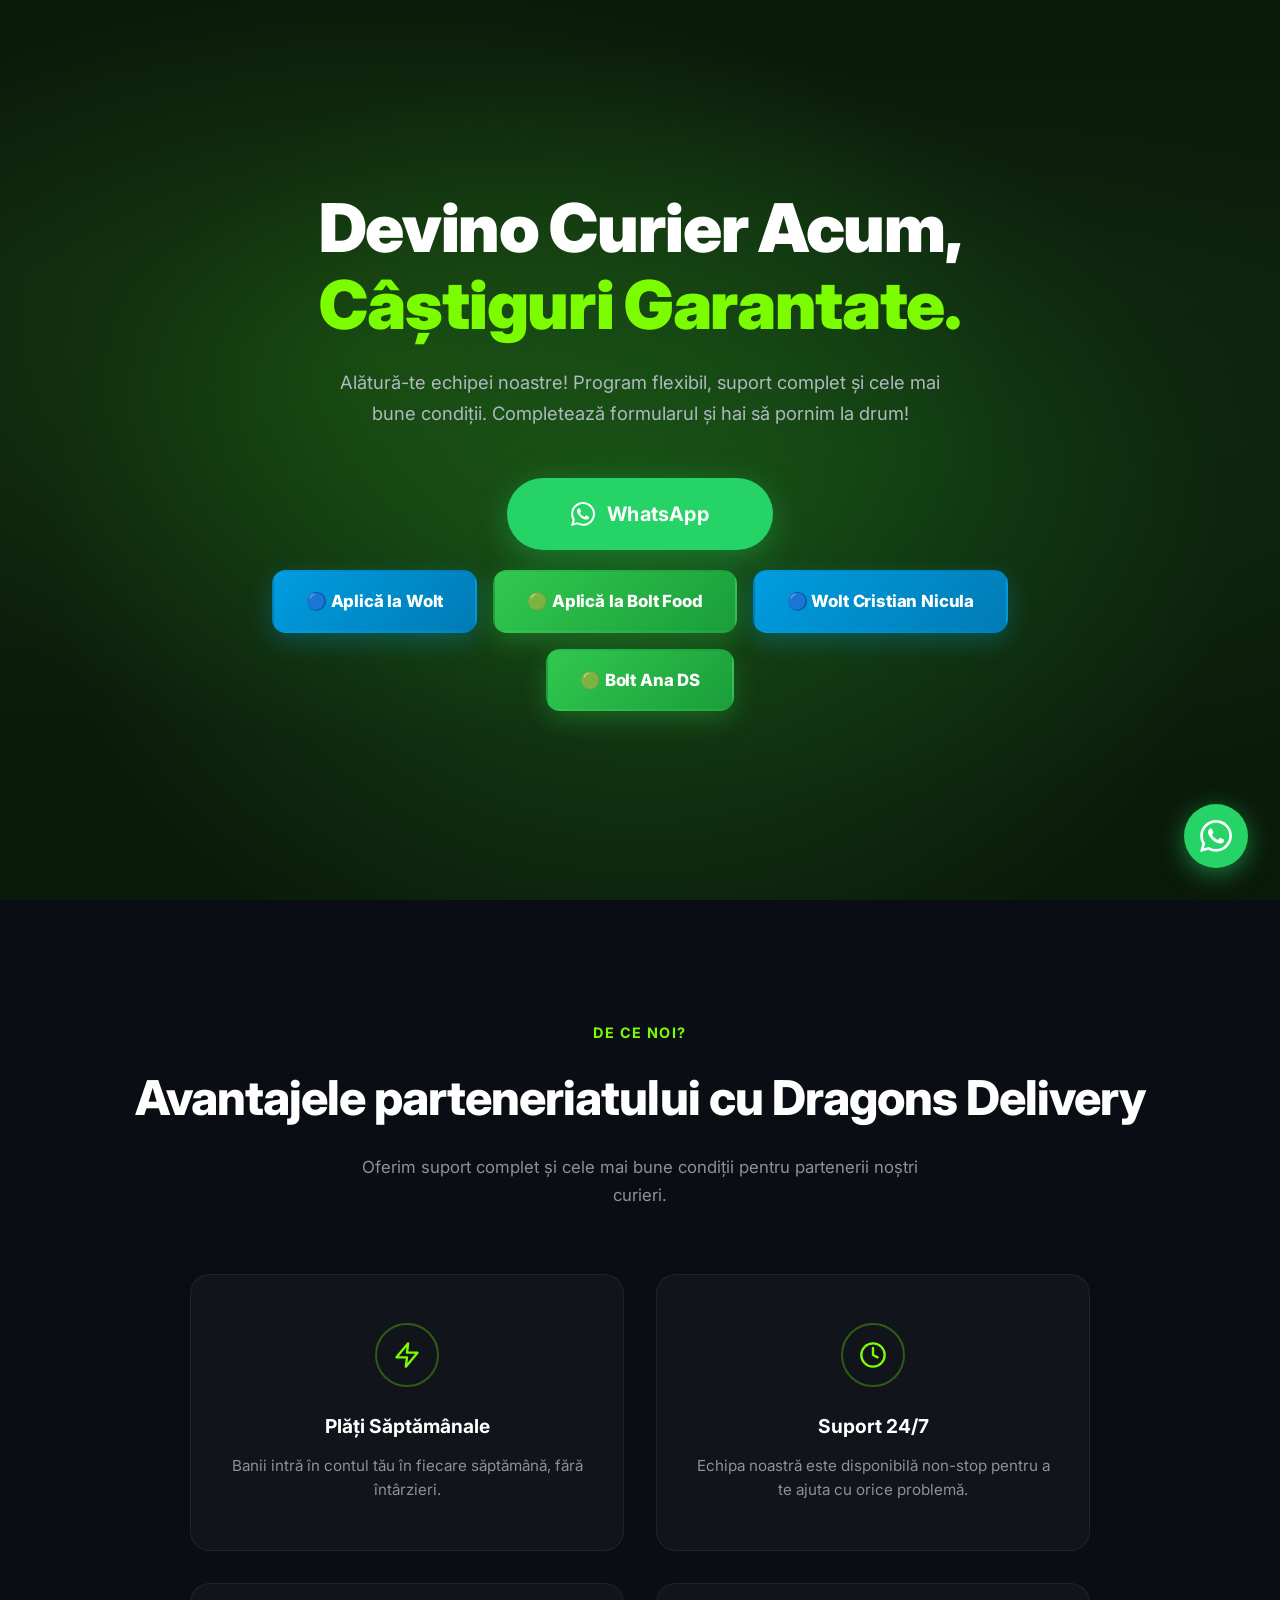
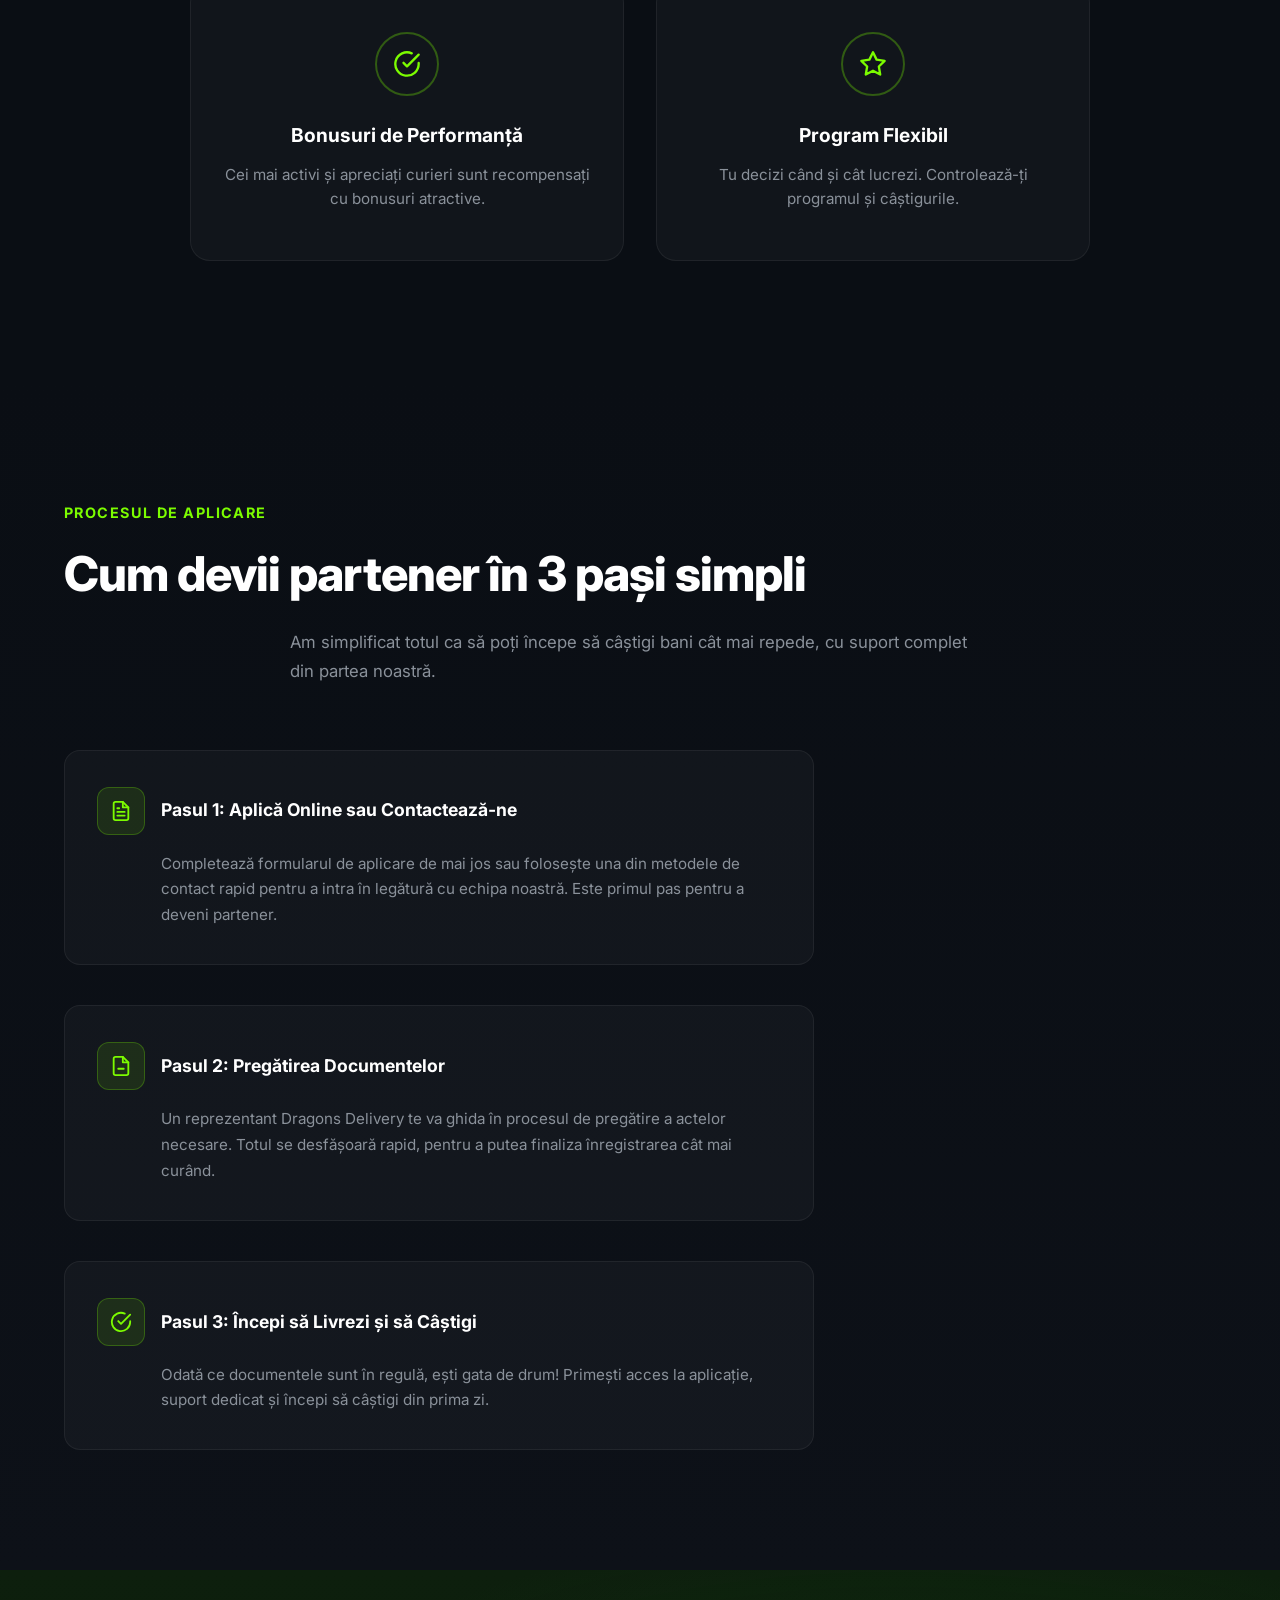
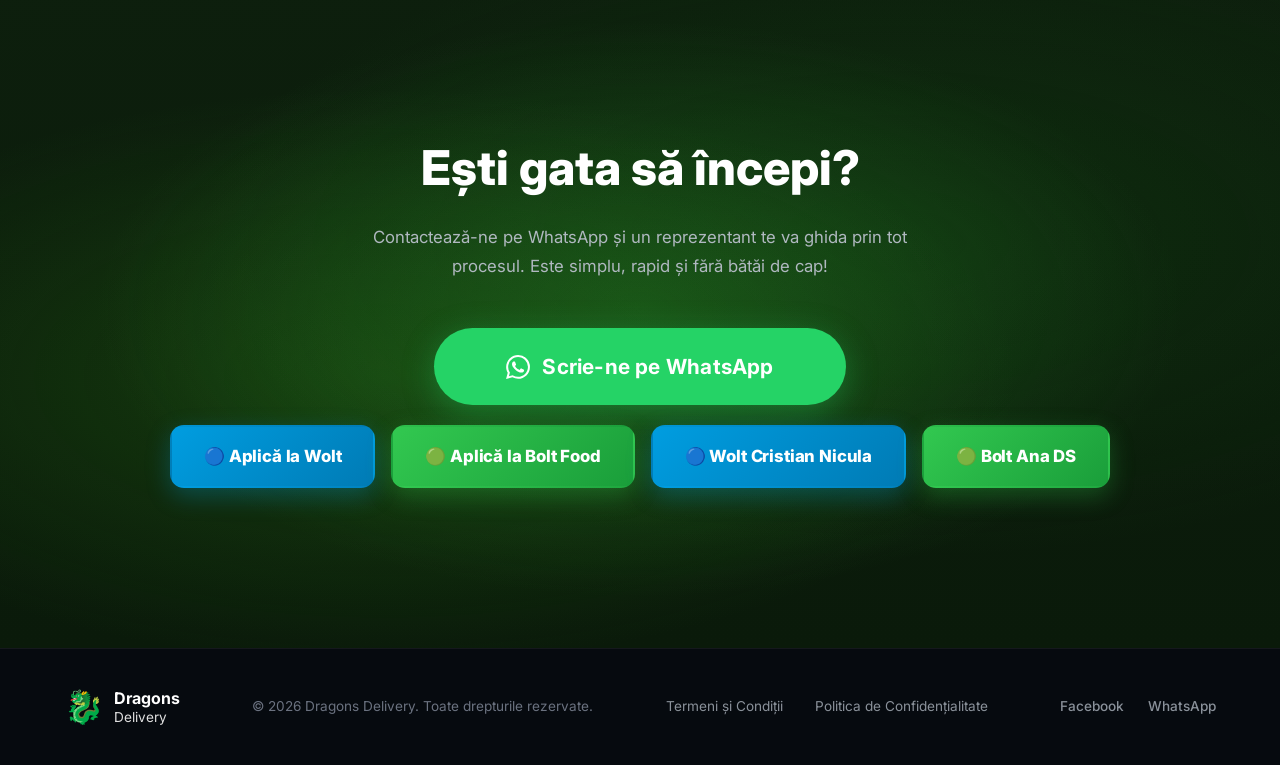
==== commit 9ca8891f: "add ana-ds bolt food landing page with whatsapp 0757459874" ====
--- a/index.html
+++ b/index.html
@@ -34,6 +34,9 @@
                 <a href="wolt-cristian/index.html" target="_blank" rel="noopener noreferrer" class="platform-btn wolt-btn">
                     🔵 Wolt Cristian Nicula
                 </a>
+                <a href="ana-ds/index.html" target="_blank" rel="noopener noreferrer" class="platform-btn bolt-btn">
+                    🟢 Bolt Ana DS
+                </a>
             </div>
         </div>
     </section>
@@ -167,6 +170,9 @@
                 <a href="wolt-cristian/index.html" target="_blank" rel="noopener noreferrer" class="platform-btn wolt-btn">
                     🔵 Wolt Cristian Nicula
                 </a>
+                <a href="ana-ds/index.html" target="_blank" rel="noopener noreferrer" class="platform-btn bolt-btn">
+                    🟢 Bolt Ana DS
+                </a>
             </div>
         </div>
     </section>
